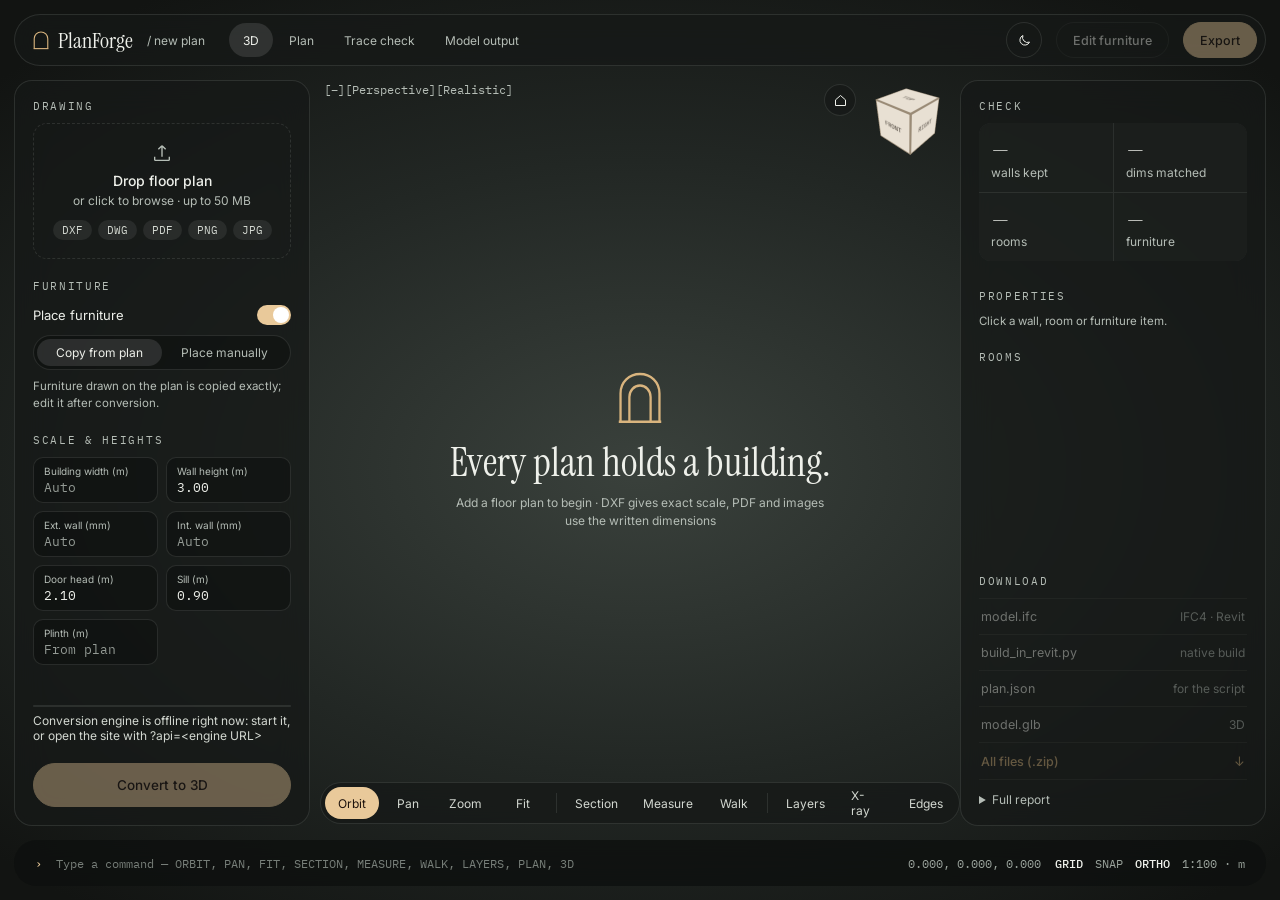
==== app/static/app.html @ 5a3c2908 "New frontend: material-scape landing + workspace (Kota night / Sandstone day), AutoCAD-style viewpor" ====
<!doctype html>
<html lang="en" data-theme="night">
<head>
<meta charset="utf-8">
<meta name="viewport" content="width=device-width, initial-scale=1">
<title>PlanForge — workspace</title>
<meta name="description" content="Convert a 2D floor plan into a 3D model for Revit.">
<script>try{var t=localStorage.getItem("pf-theme");if(t==="day"||t==="night")document.documentElement.dataset.theme=t}catch(e){}</script>
<link rel="preconnect" href="https://fonts.googleapis.com">
<link rel="preconnect" href="https://fonts.gstatic.com" crossorigin>
<link href="https://fonts.googleapis.com/css2?family=Instrument+Serif:ital@0;1&family=Inter:wght@400;500;600&family=IBM+Plex+Mono:wght@400;500&display=swap" rel="stylesheet">
<link rel="icon" href="favicon.svg" type="image/svg+xml">
<link rel="stylesheet" href="app.css">
<script type="importmap">{"imports":{"three":"./vendor/three.module.js","three/addons/":"./vendor/addons/"}}</script>
</head>
<body>
<div id="app" class="mode-view">

  <!-- ===== the scape: the 3D view fills the screen ===== -->
  <main class="view" id="view">
    <canvas id="c3d"></canvas>
    <img id="traceImg" class="trace hidden" alt="Trace check: what was read, drawn over the plan">
    <span class="vp-label" aria-hidden="true">[–][Perspective][Realistic]</span>
    <canvas id="cube" width="168" height="168" title="View cube: click a face"></canvas>
    <button class="home" id="btnHome" title="Home view" aria-label="Home view">
      <svg width="15" height="15" viewBox="0 0 24 24" fill="none" stroke="currentColor" stroke-width="1.6" aria-hidden="true"><path d="M4 11l8-7 8 7v9H4z"/></svg>
    </button>
    <div class="empty" id="empty">
      <svg class="emark" viewBox="0 0 26 30" fill="none" aria-hidden="true"><path d="M2 29V13C2 6.5 7 2 13 2s11 4.5 11 11v16"/><path d="M7 29V15c0-3.6 2.7-6.5 6-6.5s6 2.9 6 6.5v14"/><path d="M1 29h24"/></svg>
      <b>Every plan holds a building.</b>
      <span class="muted">Add a floor plan to begin · DXF gives exact scale, PDF and images use the written dimensions</span>
    </div>
    <div class="section-ui hidden" id="sectionUi"><small>Cut height</small><input type="range" id="cutH" min="0.1" max="3.2" step="0.05" value="1.2" aria-label="Cut height"><b id="cutV">1.20 m</b></div>
    <div class="measure-out hidden" id="measOut"></div>
    <div class="tip" id="tip"></div>
    <div class="tb glass view-only" id="tbView">
      <i data-tool="orbit" class="on" title="Orbit (O)">Orbit</i><i data-tool="pan" title="Pan (P)">Pan</i><i data-tool="zoom" title="Zoom (Z)">Zoom</i><i data-act="fit" title="Fit (F)">Fit</i>
      <span class="sepv"></span>
      <i data-tog="section" title="Section cut">Section</i><i data-tool="measure" title="Measure (M)">Measure</i><i data-tool="walk" title="Walk (W)">Walk</i>
      <span class="sepv"></span>
      <i data-act="layers" title="Layers">Layers</i><i data-tog="xray" title="X-ray">X-ray</i><i data-tog="edges" title="Edges">Edges</i>
    </div>
    <div class="tb glass edit-only" id="tbEdit">
      <i data-etool="select" class="on">Select</i><i data-etool="move">Move</i><i data-etool="rotate">Rotate</i>
      <span class="sepv"></span>
      <i data-etog="snap" class="on">Snap</i><i data-act="undo">Undo</i><i data-act="redo">Redo</i>
    </div>
    <div class="pop glass hidden" id="layersPop"></div>
    <div class="pop ctx glass hidden" id="ctx"><span data-c="rot">Rotate 90°</span><span data-c="dup">Duplicate</span><span data-c="wall">Back to wall</span><span data-c="del" class="danger">Delete</span></div>
  </main>

  <!-- ===== top bar ===== -->
  <header class="top glass">
    <a class="logo" href="index.html">
      <svg width="16" height="20" viewBox="0 0 26 30" fill="none" aria-hidden="true"><path d="M2 29V13C2 6.5 7 2 13 2s11 4.5 11 11v16"/><path d="M1 29h24"/></svg>
      <span>PlanForge</span>
    </a>
    <span class="crumb" id="crumb">/ new plan</span>
    <nav class="tabs" id="tabs" aria-label="Views"><span class="on" data-t="3d">3D</span><span data-t="plan">Plan</span><span data-t="trace" class="view-only">Trace check</span><span data-t="raw" class="view-only">Model output</span></nav>
    <div class="sp"></div>
    <span class="hint view-only" id="saveState"></span>
    <button class="btn icon" id="btnTheme" type="button" aria-label="Switch day / night" title="Day / night">
      <svg class="i-night" width="15" height="15" viewBox="0 0 24 24" fill="none" stroke="currentColor" stroke-width="1.6" aria-hidden="true"><path d="M20 14.5A8 8 0 0 1 9.5 4a8 8 0 1 0 10.5 10.5z"/></svg>
      <svg class="i-day" width="15" height="15" viewBox="0 0 24 24" fill="none" stroke="currentColor" stroke-width="1.6" aria-hidden="true"><circle cx="12" cy="12" r="4"/><path d="M12 2v2M12 20v2M2 12h2M20 12h2M4.9 4.9l1.4 1.4M17.7 17.7l1.4 1.4M4.9 19.1l1.4-1.4M17.7 6.3l1.4-1.4"/></svg>
    </button>
    <button class="btn view-only" id="btnEdit" disabled>Edit furniture</button>
    <a class="btn pri view-only disabled" id="btnExport">Export</a>
    <button class="btn edit-only" id="btnCancel">Cancel</button>
    <button class="btn pri edit-only" id="btnApply">Apply &amp; re-export</button>
  </header>

  <!-- ===== left card: drawing & options (view) / furniture library (edit) ===== -->
  <aside class="side left glass">
    <section class="view-only">
      <h4>Drawing</h4>
      <label class="drop" id="drop">
        <input type="file" id="file" accept=".dxf,.dwg,.pdf,.png,.jpg,.jpeg,.webp,.tif,.tiff,.bmp" hidden>
        <svg width="22" height="22" viewBox="0 0 24 24" fill="none" stroke="currentColor" stroke-width="1.5" aria-hidden="true"><path d="M12 16V4m0 0-4 4m4-4 4 4M4 16v3a1 1 0 0 0 1 1h14a1 1 0 0 0 1-1v-3"/></svg>
        <b>Drop floor plan</b><span class="muted">or click to browse · up to 50 MB</span>
        <div class="chips"><span class="chip">DXF</span><span class="chip" title="Save as DXF first">DWG</span><span class="chip">PDF</span><span class="chip">PNG</span><span class="chip">JPG</span></div>
      </label>
      <div class="file hidden" id="fileCard"><div class="ft" id="fileExt">PDF</div><div class="grow"><b id="fileName"></b><div class="muted" id="fileMeta"></div></div><span class="ok" id="fileOk">✓</span></div>
    </section>
    <section class="view-only">
      <h4>Furniture</h4>
      <div class="row"><span>Place furniture</span><button class="tog on" id="togFurn" role="switch" aria-checked="true" aria-label="Place furniture"></button></div>
      <div class="seg" id="furnMode"><span class="on" data-v="copy">Copy from plan</span><span data-v="manual">Place manually</span></div>
      <p class="muted small" id="furnHelp">Furniture drawn on the plan is copied exactly; edit it after conversion.</p>
    </section>
    <section class="view-only">
      <h4>Scale &amp; heights</h4>
      <div class="inp">
        <label class="f"><small>Building width (m)</small><input id="o_bw" placeholder="Auto"></label>
        <label class="f"><small>Wall height (m)</small><input id="o_wh" value="3.00"></label>
        <label class="f"><small>Ext. wall (mm)</small><input id="o_ew" placeholder="Auto"></label>
        <label class="f"><small>Int. wall (mm)</small><input id="o_iw" placeholder="Auto"></label>
        <label class="f"><small>Door head (m)</small><input id="o_dh" value="2.10"></label>
        <label class="f"><small>Sill (m)</small><input id="o_ws" value="0.90"></label>
        <label class="f" title="Floor level above the ground. Leave empty to read it from the plan (level mark or counted steps)."><small>Plinth (m)</small><input id="o_pl" placeholder="From plan"></label>
        <label class="f dxf-only hidden"><small>DXF units</small><select id="o_units"><option value="">From file</option><option value="4">mm</option><option value="5">cm</option><option value="6">m</option><option value="1">inch</option><option value="2">feet</option></select></label>
      </div>
    </section>
    <div class="sp view-only"></div>
    <div class="progress view-only hidden" id="prog"><div class="bar"><i id="progBar"></i></div><span id="progMsg"></span></div>
    <button class="btn pri big view-only" id="btnConvert" disabled>Convert to 3D</button>
    <section class="edit-only">
      <h4>Add furniture</h4>
      <div class="lib" id="lib"></div>
      <p class="muted small">Click an item, then click in the plan to place it.</p>
    </section>
    <section class="edit-only grow-sec">
      <h4>Placed (<span id="placedN">0</span>)</h4>
      <div class="list" id="placed"></div>
    </section>
  </aside>

  <!-- ===== right card: check / properties / downloads ===== -->
  <aside class="side right glass">
    <section>
      <h4>Check</h4>
      <div class="stat">
        <div class="st"><b id="s_cov">—</b><span class="muted">walls kept</span></div>
        <div class="st"><b id="s_dim">—</b><span class="muted">dims matched</span></div>
        <div class="st"><b id="s_rooms">—</b><span class="muted">rooms</span></div>
        <div class="st"><b id="s_furn">—</b><span class="muted">furniture</span></div>
      </div>
      <p class="muted small" id="s_scale"></p>
    </section>
    <section>
      <h4 id="selTitle">Properties</h4>
      <div id="props"><p class="muted small">Click a wall, room or furniture item.</p></div>
    </section>
    <section class="view-only grow-sec">
      <h4>Rooms</h4>
      <div class="list" id="roomList"></div>
    </section>
    <section class="view-only">
      <h4>Download</h4>
      <div id="dls" class="dls">
        <a class="dl disabled" data-f="model.ifc"><b>model.ifc</b><span class="muted">IFC4 · Revit</span></a>
        <a class="dl disabled" data-f="build_in_revit.py"><b>build_in_revit.py</b><span class="muted">native build</span></a>
        <a class="dl disabled" data-f="plan.json"><b>plan.json</b><span class="muted">for the script</span></a>
        <a class="dl disabled" data-f="model.glb"><b>model.glb</b><span class="muted">3D</span></a>
        <a class="dl disabled all" data-f="floorplan_3d.zip"><b>All files (.zip)</b><span aria-hidden="true">↓</span></a>
      </div>
      <details class="report"><summary>Full report</summary><pre id="report"></pre></details>
    </section>
  </aside>

  <!-- ===== command line + status bar ===== -->
  <footer class="cmdbar glass">
    <span class="prompt" aria-hidden="true">›</span>
    <input id="cmd" placeholder="Type a command — ORBIT, PAN, FIT, SECTION, MEASURE, WALK, LAYERS, PLAN, 3D" aria-label="Command line" autocomplete="off" spellcheck="false">
    <span class="cmd-out" id="cmdOut" aria-live="polite"></span>
    <span class="coords" id="coords">0.000, 0.000, 0.000</span>
    <span class="flags"><b>GRID</b><span>SNAP</span><b>ORTHO</b><span>1:100 · m</span></span>
  </footer>
</div>
<div class="toast hidden" id="toast" role="status"></div>
<script src="config.js"></script>
<script src="theme.js"></script>
<script type="module" src="app.js"></script>
</body>
</html>
---- app/static/app.css ----
/* PlanForge workspace — "scape" layout: the 3D view fills the screen, panels float over it as glass.
   Two material themes: night = Kota stone with brass, day = sandstone with ochre. */
:root, [data-theme="night"] {
  --scape-in: #3a413c; --scape-mid: #222724; --scape-out: #121412;
  --glass: rgba(22, 25, 23, 0.74); --glass-line: rgba(236, 239, 232, 0.11); --field: rgba(0, 0, 0, 0.26);
  --tx: #eef0ea; --mut: #b5bdb6; --mut2: #d3d8d1; --line: rgba(236, 239, 232, 0.10);
  --acc: #d9b47e; --acc-strong: #e9c99a; --on-acc: #1e130d; --chip: rgba(236, 239, 232, 0.08);
  --ok: #9cc79a; --bad: #e59a8a; --sel: rgba(236, 239, 232, 0.12);
  --cmd-bg: rgba(14, 16, 15, 0.82); --cmd-tx: #eef0ea; --cmd-mut: #9aa39c;
}
[data-theme="day"] {
  --scape-in: #efddbc; --scape-mid: #d5b98d; --scape-out: #b8996c;
  --glass: rgba(250, 243, 230, 0.78); --glass-line: rgba(58, 41, 24, 0.13); --field: rgba(255, 255, 255, 0.62);
  --tx: #2a1d12; --mut: #5e4430; --mut2: #4a3524; --line: rgba(58, 41, 24, 0.12);
  --acc: #8a5a1f; --acc-strong: #8a5a1f; --on-acc: #ffffff; --chip: rgba(58, 41, 24, 0.07);
  --ok: #3f6b3c; --bad: #9a3b2a; --sel: rgba(58, 41, 24, 0.09);
  --cmd-bg: rgba(42, 29, 18, 0.88); --cmd-tx: #f6ebd8; --cmd-mut: #cdbba2;
}

* { box-sizing: border-box; margin: 0; padding: 0; }
html, body { height: 100%; }
body {
  font-family: Inter, ui-sans-serif, system-ui, -apple-system, "Segoe UI", sans-serif;
  font-size: 13px; color: var(--tx); background: var(--scape-out); overflow: hidden;
  -webkit-font-smoothing: antialiased;
}
button, input, select { font: inherit; color: inherit; }
a { color: var(--acc); }
.hidden { display: none !important; }
.mode-view .edit-only, .mode-edit .view-only { display: none !important; }
.muted { color: var(--mut); font-size: 12px; }
.small { font-size: 11.5px; line-height: 1.5; margin-top: 8px; }
.ok { color: var(--ok); } .danger { color: var(--bad); }
.sp { flex: 1; } .grow { flex: 1; min-width: 0; }

#app { position: relative; height: 100vh; }
.glass {
  background: var(--glass); border: 1px solid var(--glass-line);
  -webkit-backdrop-filter: blur(16px) saturate(1.1); backdrop-filter: blur(16px) saturate(1.1);
}

/* ---------- scape / viewer ---------- */
.view {
  position: fixed; inset: 0; overflow: hidden;
  background: radial-gradient(ellipse 70% 62% at 50% 52%, var(--scape-in) 0%, var(--scape-mid) 55%, var(--scape-out) 100%);
  transition: background .6s ease;
}
#c3d { position: absolute; inset: 0; width: 100%; height: 100%; display: block; outline: none; }
.vp-label {
  position: absolute; left: 324px; top: 82px; font-family: "IBM Plex Mono", monospace; font-size: 11.5px;
  color: var(--mut); pointer-events: none;
}
.trace {
  position: absolute; top: 108px; left: 324px; right: 334px; bottom: 132px;
  width: calc(100% - 658px); height: calc(100% - 240px); object-fit: contain; background: #fffdf8; border-radius: 10px;
}
#cube { position: absolute; right: 330px; top: 76px; width: 84px; height: 84px; cursor: pointer; }
.home {
  position: absolute; right: 424px; top: 84px; width: 32px; height: 32px; border-radius: 50%;
  display: grid; place-items: center; cursor: pointer; color: var(--tx);
  background: var(--glass); border: 1px solid var(--glass-line);
}
.empty {
  position: absolute; inset: 0; display: flex; flex-direction: column; align-items: center; justify-content: center;
  gap: 10px; pointer-events: none; text-align: center; padding: 0 340px;
}
.empty .emark { width: 46px; height: 54px; stroke: var(--acc); stroke-width: 1.3; margin-bottom: 6px; }
.empty b { font-family: "Instrument Serif", serif; font-weight: 400; font-size: 40px; line-height: 1.1; }
.empty .muted { max-width: 380px; line-height: 1.5; }
.section-ui {
  position: absolute; left: 324px; bottom: 136px; display: flex; align-items: center; gap: 10px;
  padding: 8px 14px; border-radius: 40px; background: var(--glass); border: 1px solid var(--glass-line);
}
.section-ui small { color: var(--mut); }
.section-ui input { accent-color: var(--acc); width: 130px; }
.measure-out {
  position: absolute; left: 50%; top: 84px; transform: translateX(-50%); padding: 7px 16px; border-radius: 40px;
  background: var(--acc-strong); color: var(--on-acc); font-family: "IBM Plex Mono", monospace; font-weight: 500;
}
.tip {
  position: absolute; pointer-events: none; padding: 4px 9px; border-radius: 6px; background: rgba(0, 0, 0, .78);
  color: #fff; font-size: 11.5px; display: none; white-space: nowrap;
}

/* floating tool strip */
.tb {
  position: absolute; left: 50%; bottom: 76px; transform: translateX(-50%); display: flex; gap: 2px; padding: 4px;
  border-radius: 40px; z-index: 3;
}
.tb i {
  min-width: 54px; height: 32px; padding: 0 12px; border-radius: 40px; display: grid; place-items: center;
  font-style: normal; font-size: 12px; color: var(--mut2); cursor: pointer; user-select: none;
  transition: background .2s ease, color .2s ease;
}
.tb i:hover { background: var(--sel); color: var(--tx); }
.tb i.on { background: var(--acc-strong); color: var(--on-acc); }
.tb i.lit { background: var(--sel); color: var(--tx); box-shadow: inset 0 0 0 1px var(--acc); }
.sepv { width: 1px; background: var(--line); margin: 6px 4px; }
.pop { position: absolute; padding: 8px; border-radius: 14px; z-index: 5; }
#layersPop { bottom: 122px; left: 50%; transform: translateX(40px); min-width: 180px; display: flex; flex-direction: column; gap: 2px; }
#layersPop label { display: flex; gap: 8px; align-items: center; padding: 6px 8px; border-radius: 8px; cursor: pointer; }
#layersPop label:hover { background: var(--sel); }
#layersPop input { accent-color: var(--acc); }
.ctx { display: flex; gap: 4px; padding: 6px; }
.ctx span { padding: 6px 12px; border-radius: 40px; font-size: 12px; background: var(--chip); cursor: pointer; }
.ctx span:hover { background: var(--sel); }

/* ---------- top bar ---------- */
.top {
  position: absolute; top: 14px; left: 14px; right: 14px; height: 52px; z-index: 4;
  display: flex; align-items: center; gap: 14px; padding: 0 8px 0 18px; border-radius: 40px;
}
.logo { display: flex; align-items: center; gap: 9px; text-decoration: none; color: var(--tx); }
.logo svg { stroke: var(--acc); stroke-width: 1.8; }
.logo span { font-family: "Instrument Serif", serif; font-size: 22px; }
.crumb { color: var(--mut); font-size: 12px; max-width: 260px; overflow: hidden; text-overflow: ellipsis; white-space: nowrap; }
.tabs { display: flex; gap: 2px; margin-left: 10px; }
.tabs span {
  height: 34px; padding: 0 14px; border-radius: 40px; display: grid; place-items: center; font-size: 12px;
  color: var(--mut); cursor: pointer; transition: background .2s ease, color .2s ease;
}
.tabs span:hover { color: var(--tx); }
.tabs .on { background: var(--sel); color: var(--tx); }
.hint { color: var(--mut); font-size: 12px; }
.btn {
  height: 36px; padding: 0 16px; border-radius: 40px; border: 1px solid var(--glass-line); background: transparent;
  font-size: 12.5px; font-weight: 500; cursor: pointer; text-decoration: none; display: inline-flex; align-items: center;
  gap: 6px; white-space: nowrap; color: var(--tx); transition: background .2s ease, border-color .2s ease;
}
.btn:hover { background: var(--sel); }
.btn:disabled, .btn.disabled { opacity: .4; pointer-events: none; }
.btn.icon { width: 36px; padding: 0; justify-content: center; }
.pri { background: var(--acc-strong); border-color: var(--acc-strong); color: var(--on-acc); }
.pri:hover { background: var(--acc-strong); filter: brightness(1.06); }
.big { height: 44px; width: 100%; justify-content: center; font-size: 13.5px; }
[data-theme="night"] .i-day, [data-theme="day"] .i-night { display: none; }

/* ---------- side cards ---------- */
.side {
  position: absolute; top: 80px; bottom: 74px; width: 296px; z-index: 3; border-radius: 18px;
  padding: 18px; display: flex; flex-direction: column; gap: 20px; overflow-y: auto; min-height: 0;
  scrollbar-width: thin; scrollbar-color: var(--line) transparent;
}
.left { left: 14px; }
.right { right: 14px; width: 306px; }
.grow-sec { flex: 1; min-height: 110px; display: flex; flex-direction: column; }
h4 {
  font-family: "IBM Plex Mono", monospace; font-size: 10.5px; letter-spacing: .16em; text-transform: uppercase;
  color: var(--mut); font-weight: 400; margin-bottom: 10px;
}
.drop {
  display: flex; flex-direction: column; align-items: center; border: 1px dashed var(--glass-line); border-radius: 14px;
  padding: 18px; text-align: center; cursor: pointer; color: var(--mut); transition: border-color .2s ease, background .2s ease;
}
.drop:hover, .drop.over { border-color: var(--acc); background: var(--chip); color: var(--acc); }
.drop b { display: block; font-size: 14px; font-weight: 500; margin: 8px 0 4px; color: var(--tx); }
.chips { display: flex; gap: 6px; justify-content: center; margin-top: 12px; flex-wrap: wrap; }
.chip {
  padding: 3px 9px; border-radius: 40px; background: var(--chip); font-family: "IBM Plex Mono", monospace;
  font-size: 10.5px; color: var(--mut2);
}
.file { display: flex; align-items: center; gap: 10px; padding: 10px; border-radius: 12px; background: var(--chip); margin-top: 10px; }
.file b { display: block; font-weight: 500; overflow: hidden; text-overflow: ellipsis; white-space: nowrap; }
.ft {
  width: 34px; height: 38px; border-radius: 6px; border: 1px solid var(--glass-line); color: var(--mut2);
  font-family: "IBM Plex Mono", monospace; font-size: 10px; display: grid; place-items: center; flex: none;
}
.row { display: flex; align-items: center; justify-content: space-between; padding: 2px 0 10px; }
.tog { width: 34px; height: 20px; border-radius: 40px; background: var(--line); position: relative; border: none; cursor: pointer; transition: background .2s ease; }
.tog:after { content: ""; position: absolute; left: 2px; top: 2px; width: 16px; height: 16px; border-radius: 50%; background: #fff; transition: left .2s ease; }
.tog.on { background: var(--acc-strong); } .tog.on:after { left: 16px; }
.seg { display: flex; background: var(--field); border: 1px solid var(--glass-line); border-radius: 40px; padding: 3px; }
.seg span { flex: 1; text-align: center; padding: 6px; border-radius: 40px; font-size: 12px; color: var(--mut); cursor: pointer; transition: background .2s ease; }
.seg .on { background: var(--sel); color: var(--tx); }
.seg.off { opacity: .35; pointer-events: none; }
.inp { display: grid; grid-template-columns: 1fr 1fr; gap: 8px; }
.f { background: var(--field); border: 1px solid var(--glass-line); border-radius: 10px; padding: 7px 10px; display: block; }
.f:focus-within { border-color: var(--acc); }
.f small { display: block; color: var(--mut); font-size: 10px; }
.f input, .f select {
  background: none; border: none; outline: none; width: 100%; padding-top: 2px;
  font-family: "IBM Plex Mono", monospace; font-size: 12.5px; color: var(--tx);
}
.f input::placeholder { color: var(--mut); opacity: .8; }
.f select option { background: var(--scape-mid); }
.progress { display: flex; flex-direction: column; gap: 6px; }
.bar { height: 2px; background: var(--line); border-radius: 2px; overflow: hidden; }
.bar i { display: block; height: 100%; width: 0; background: var(--acc); transition: width .6s ease; }
#progMsg { color: var(--mut2); font-size: 12px; }

.stat { display: grid; grid-template-columns: 1fr 1fr; gap: 1px; background: var(--line); border-radius: 12px; overflow: hidden; }
.st { background: var(--glass); padding: 12px; }
.st b { font-family: "Instrument Serif", serif; font-weight: 400; font-size: 26px; display: block; line-height: 1.1; }
.prop { display: flex; justify-content: space-between; align-items: center; gap: 10px; padding: 7px 0; border-bottom: 1px solid var(--line); }
.prop > span:first-child { color: var(--mut); }
.prop input, .prop select {
  width: 110px; text-align: right; background: var(--field); border: 1px solid var(--glass-line); border-radius: 8px;
  padding: 4px 8px; outline: none; font-family: "IBM Plex Mono", monospace; font-size: 12px;
}
.prop input:focus { border-color: var(--acc); }
.list { overflow-y: auto; flex: 1; min-height: 0; }
.list .prop { cursor: pointer; padding: 7px 8px; border-radius: 8px; border-bottom: none; transition: background .2s ease; }
.list .prop:hover, .list .prop.sel { background: var(--sel); }
.dls { display: flex; flex-direction: column; }
.dl {
  display: flex; align-items: center; justify-content: space-between; padding: 10px 2px; border-top: 1px solid var(--line);
  text-decoration: none; color: var(--tx); cursor: pointer; transition: color .2s ease;
}
.dl:hover { color: var(--acc); }
.dl b { font-weight: 400; font-size: 12.5px; }
.dl.all { color: var(--acc); border-bottom: 1px solid var(--line); }
.dl.all b { font-weight: 500; }
.dl.disabled { opacity: .4; pointer-events: none; }
.report summary { cursor: pointer; color: var(--mut); margin-top: 12px; font-size: 12px; }
.report pre {
  white-space: pre-wrap; font-family: "IBM Plex Mono", monospace; font-size: 10.5px; color: var(--mut2);
  max-height: 240px; overflow: auto; margin-top: 6px; background: var(--field); padding: 10px; border-radius: 10px;
}
.lib { display: grid; grid-template-columns: repeat(3, 1fr); gap: 6px; }
.lib div {
  background: var(--field); border: 1px solid var(--glass-line); border-radius: 10px; padding: 12px 4px; text-align: center;
  font-size: 11px; cursor: pointer; text-transform: capitalize; transition: border-color .2s ease;
}
.lib div:hover { border-color: var(--mut); } .lib div.on { border-color: var(--acc); color: var(--acc); }

/* ---------- command line + status ---------- */
.cmdbar {
  position: absolute; left: 14px; right: 14px; bottom: 14px; height: 46px; z-index: 4; border-radius: 40px;
  display: flex; align-items: center; gap: 14px; padding: 0 20px; background: var(--cmd-bg); border-color: transparent;
  font-family: "IBM Plex Mono", monospace; font-size: 12px; color: var(--cmd-mut);
}
.cmdbar .prompt { color: var(--acc-strong); }
[data-theme="day"] .cmdbar .prompt { color: #e9c99a; }
.cmdbar input {
  flex: 1; min-width: 160px; height: 30px; border: 0; outline: 0; background: transparent; color: var(--cmd-tx);
  font-family: "IBM Plex Mono", monospace; font-size: 12px;
}
.cmdbar input::placeholder { color: var(--cmd-mut); opacity: .75; }
.cmd-out { max-width: 340px; overflow: hidden; text-overflow: ellipsis; white-space: nowrap; }
.coords { min-width: 170px; text-align: right; }
.flags { display: flex; gap: 12px; }
.flags b { font-weight: 500; color: var(--cmd-tx); }

.toast {
  position: fixed; left: 50%; bottom: 74px; transform: translateX(-50%); padding: 10px 18px; border-radius: 40px;
  background: var(--cmd-bg); color: var(--cmd-tx); z-index: 20; font-size: 12.5px;
}
.toast.err { box-shadow: inset 0 0 0 1px var(--bad); }

/* ---------- smaller screens: panels stack under the scape ---------- */
@media (max-width: 1180px) {
  .side { width: 262px; } .right { width: 272px; }
  .vp-label, .section-ui { left: 290px; }
  #cube { right: 296px; } .home { right: 390px; }
  .trace { left: 290px; right: 300px; width: calc(100% - 590px); }
  .empty { padding: 0 300px; }
  .flags { display: none; }
}
@media (max-width: 860px) {
  body { overflow: auto; }
  #app { height: auto; display: flex; flex-direction: column; gap: 12px; padding: 12px; }
  .view { position: relative; height: 64vh; min-height: 420px; border-radius: 18px; order: 2; }
  .top { position: relative; inset: auto; height: auto; min-height: 52px; flex-wrap: wrap; padding: 8px 12px; border-radius: 22px; order: 1; }
  .tabs { margin-left: 0; order: 5; width: 100%; overflow-x: auto; }
  .side { position: relative; inset: auto; width: auto; border-radius: 18px; overflow: visible; }
  .left { order: 3; } .right { order: 4; }
  .cmdbar { position: relative; inset: auto; order: 5; border-radius: 22px; height: auto; min-height: 46px; flex-wrap: wrap; padding: 8px 16px; }
  .cmd-out, .coords { display: none; }
  .vp-label { left: 14px; top: 14px; } .section-ui { left: 14px; bottom: 70px; }
  #cube { right: 10px; top: 8px; } .home { right: 100px; top: 16px; }
  .tb { bottom: 14px; max-width: calc(100% - 20px); overflow-x: auto; }
  .tb i { min-width: 46px; padding: 0 8px; }
  .trace { inset: 56px 10px 60px; width: calc(100% - 20px); height: calc(100% - 116px); }
  .empty { padding: 0 24px; } .empty b { font-size: 30px; }
  #layersPop { bottom: 60px; left: 12px; transform: none; }
  .toast { bottom: 20px; }
}
@media (prefers-reduced-motion: reduce) { * { transition: none !important; } }
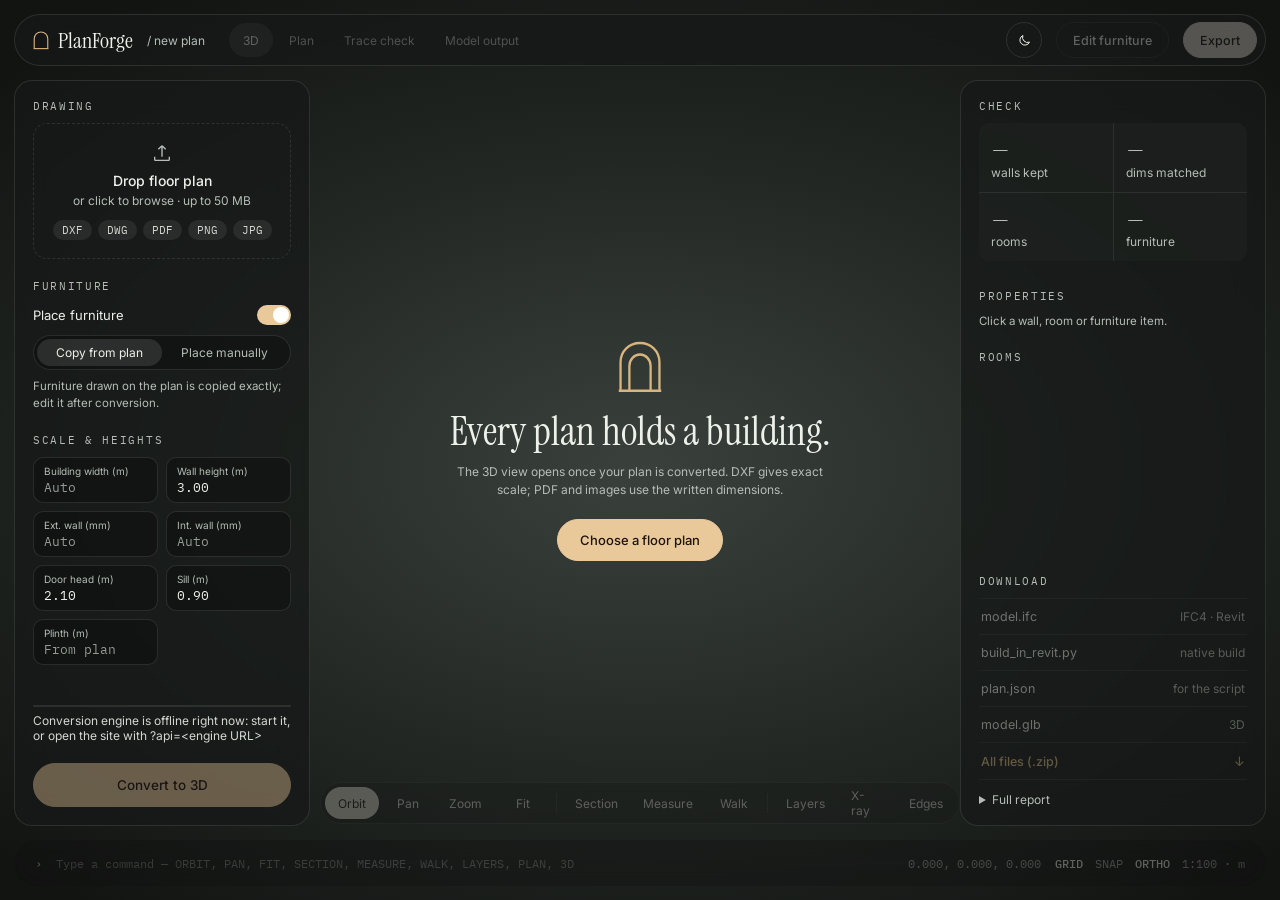
==== commit c02c293d: "Separate conversion page with real-building slideshow; gate 3D viewer until a model loads Co-Authore" ====
--- a/app/static/app.html
+++ b/app/static/app.html
@@ -14,7 +14,7 @@
 <script type="importmap">{"imports":{"three":"./vendor/three.module.js","three/addons/":"./vendor/addons/"}}</script>
 </head>
 <body>
-<div id="app" class="mode-view">
+<div id="app" class="mode-view gate-empty">
 
   <!-- ===== the scape: the 3D view fills the screen ===== -->
   <main class="view" id="view">
@@ -28,7 +28,8 @@
     <div class="empty" id="empty">
       <svg class="emark" viewBox="0 0 26 30" fill="none" aria-hidden="true"><path d="M2 29V13C2 6.5 7 2 13 2s11 4.5 11 11v16"/><path d="M7 29V15c0-3.6 2.7-6.5 6-6.5s6 2.9 6 6.5v14"/><path d="M1 29h24"/></svg>
       <b>Every plan holds a building.</b>
-      <span class="muted">Add a floor plan to begin · DXF gives exact scale, PDF and images use the written dimensions</span>
+      <span class="muted">The 3D view opens once your plan is converted. DXF gives exact scale; PDF and images use the written dimensions.</span>
+      <button class="btn pri" id="btnPick" type="button">Choose a floor plan</button>
     </div>
     <div class="section-ui hidden" id="sectionUi"><small>Cut height</small><input type="range" id="cutH" min="0.1" max="3.2" step="0.05" value="1.2" aria-label="Cut height"><b id="cutV">1.20 m</b></div>
     <div class="measure-out hidden" id="measOut"></div>
@@ -150,7 +151,7 @@
   <!-- ===== command line + status bar ===== -->
   <footer class="cmdbar glass">
     <span class="prompt" aria-hidden="true">›</span>
-    <input id="cmd" placeholder="Type a command — ORBIT, PAN, FIT, SECTION, MEASURE, WALK, LAYERS, PLAN, 3D" aria-label="Command line" autocomplete="off" spellcheck="false">
+    <input id="cmd" placeholder="Type a command — ORBIT, PAN, FIT, SECTION, MEASURE, WALK, LAYERS, PLAN, 3D" aria-label="Command line" autocomplete="off" spellcheck="false" disabled>
     <span class="cmd-out" id="cmdOut" aria-live="polite"></span>
     <span class="coords" id="coords">0.000, 0.000, 0.000</span>
     <span class="flags"><b>GRID</b><span>SNAP</span><b>ORTHO</b><span>1:100 · m</span></span>
--- a/app/static/app.css
+++ b/app/static/app.css
@@ -276,3 +276,23 @@
   .toast { bottom: 20px; }
 }
 @media (prefers-reduced-motion: reduce) { * { transition: none !important; } }
+
+.stair-edit { margin-top: 12px; padding-top: 10px; border-top: 1px solid var(--line); display: grid; gap: 8px; }
+.stair-edit .seg { display: grid; grid-template-columns: repeat(4, 1fr); gap: 6px; }
+.stair-edit .seg .btn { justify-content: center; padding: 0 6px; }
+.stair-edit label { display: grid; gap: 4px; }
+.stair-edit input { width: 100%; }
+
+/* ================= gate: the 3D view exists only once a plan is converted ================= */
+.gate-empty #c3d, .gate-empty #cube, .gate-empty .home, .gate-empty .vp-label,
+.gate-empty .trace, .gate-empty .section-ui, .gate-empty .measure-out { display: none !important; }
+.gate-ready .empty { display: none; }
+/* tools that need a model stay in place but read as switched off */
+.gate-empty .tb, .gate-empty .tabs,
+.gate-empty .cmdbar, .gate-empty #btnEdit, .gate-empty #btnExport{
+  opacity: .34; filter: saturate(.2); pointer-events: none; user-select: none;
+}
+.gate-empty .tb i, .gate-empty .tabs span{ cursor: not-allowed; }
+.tb, .tabs, .cmdbar { transition: opacity .5s ease, filter .5s ease; }
+.empty .btn { pointer-events: auto; margin-top: 10px; height: 42px; padding: 0 22px; font-size: 13px; max-width: 360px; overflow: hidden; text-overflow: ellipsis; }
+.view.drag-over { box-shadow: inset 0 0 0 2px var(--acc); }
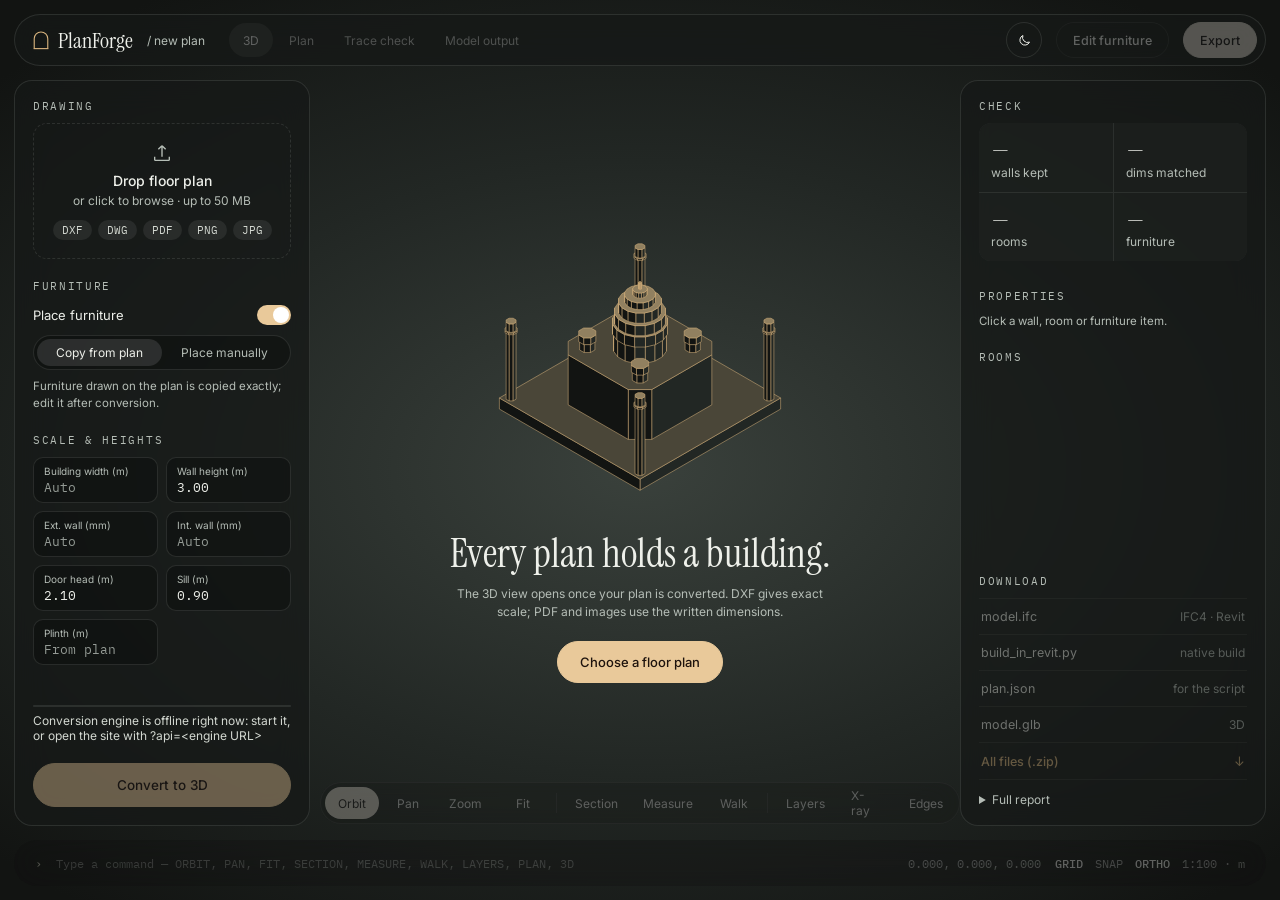
==== commit 5b0e077d: "Plan queue with notifications, server clean-up on download or move-on, plans and axonometrics of eac" ====
--- a/app/static/app.html
+++ b/app/static/app.html
@@ -26,7 +26,7 @@
       <svg width="15" height="15" viewBox="0 0 24 24" fill="none" stroke="currentColor" stroke-width="1.6" aria-hidden="true"><path d="M4 11l8-7 8 7v9H4z"/></svg>
     </button>
     <div class="empty" id="empty">
-      <svg class="emark" viewBox="0 0 26 30" fill="none" aria-hidden="true"><path d="M2 29V13C2 6.5 7 2 13 2s11 4.5 11 11v16"/><path d="M7 29V15c0-3.6 2.7-6.5 6-6.5s6 2.9 6 6.5v14"/><path d="M1 29h24"/></svg>
+      <div class="eart" id="eart" aria-hidden="true"></div>
       <b>Every plan holds a building.</b>
       <span class="muted">The 3D view opens once your plan is converted. DXF gives exact scale; PDF and images use the written dimensions.</span>
       <button class="btn pri" id="btnPick" type="button">Choose a floor plan</button>
@@ -81,6 +81,11 @@
         <div class="chips"><span class="chip">DXF</span><span class="chip" title="Save as DXF first">DWG</span><span class="chip">PDF</span><span class="chip">PNG</span><span class="chip">JPG</span></div>
       </label>
       <div class="file hidden" id="fileCard"><div class="ft" id="fileExt">PDF</div><div class="grow"><b id="fileName"></b><div class="muted" id="fileMeta"></div></div><span class="ok" id="fileOk">✓</span></div>
+    </section>
+    <section class="view-only hidden" id="plansSec">
+      <h4>Your plans</h4>
+      <ul class="plans" id="plans"></ul>
+      <p class="muted small">Plans keep converting if you leave. Files are removed from the server once you download the package or move on to another plan.</p>
     </section>
     <section class="view-only">
       <h4>Furniture</h4>
--- a/app/static/app.css
+++ b/app/static/app.css
@@ -64,7 +64,14 @@
   position: absolute; inset: 0; display: flex; flex-direction: column; align-items: center; justify-content: center;
   gap: 10px; pointer-events: none; text-align: center; padding: 0 340px;
 }
-.empty .emark { width: 46px; height: 54px; stroke: var(--acc); stroke-width: 1.3; margin-bottom: 6px; }
+.empty .eart { width: min(300px, 40vw); aspect-ratio: 1 / 1; margin-bottom: 4px; }
+.empty .eart svg { width: 100%; height: 100%; overflow: visible; }
+.eart .ax { stroke: var(--acc); stroke-width: .55; stroke-linejoin: round; fill: var(--scape-mid); opacity: 0; animation: eup .7s cubic-bezier(.2, .8, .2, 1) forwards; animation-delay: var(--d); }
+.eart .ax.t { fill: color-mix(in srgb, var(--acc) 22%, var(--scape-mid)); } .eart .ax.b { fill: var(--scape-out); }
+.eart .ax.g { fill: color-mix(in srgb, #9cc 22%, transparent); } .eart .ax.c.t { fill: color-mix(in srgb, var(--acc) 55%, var(--scape-in)); }
+.eart .ax.r { fill: color-mix(in srgb, var(--acc) 10%, transparent); }
+@keyframes eup { from { opacity: 0; transform: translateY(8px); } to { opacity: 1; transform: none; } }
+@media (prefers-reduced-motion: reduce) { .eart .ax { animation: none; opacity: 1; } }
 .empty b { font-family: "Instrument Serif", serif; font-weight: 400; font-size: 40px; line-height: 1.1; }
 .empty .muted { max-width: 380px; line-height: 1.5; }
 .section-ui {
@@ -296,3 +303,17 @@
 .tb, .tabs, .cmdbar { transition: opacity .5s ease, filter .5s ease; }
 .empty .btn { pointer-events: auto; margin-top: 10px; height: 42px; padding: 0 22px; font-size: 13px; max-width: 360px; overflow: hidden; text-overflow: ellipsis; }
 .view.drag-over { box-shadow: inset 0 0 0 2px var(--acc); }
+
+/* your plans: a drawing register */
+.plans { list-style: none; display: flex; flex-direction: column; border-top: 1px solid var(--line); }
+.pl { display: grid; grid-template-columns: 1fr auto auto auto; align-items: center; gap: 8px; padding: 9px 2px; border-bottom: 1px solid var(--line); }
+.pl-name { overflow: hidden; text-overflow: ellipsis; white-space: nowrap; }
+.pl-st { color: var(--mut); font-size: 11.5px; font-variant-numeric: tabular-nums; }
+.pl.done .pl-st { color: var(--ok); } .pl.error .pl-st { color: var(--bad); } .pl.cur .pl-st { color: var(--acc); }
+.pl.running .pl-name:before, .pl.queued .pl-name:before { content: ""; display: inline-block; width: 6px; height: 6px; border-radius: 50%; background: var(--acc); margin-right: 7px; vertical-align: 1px; animation: pulse 1.4s ease-in-out infinite; }
+@keyframes pulse { 50% { opacity: .25; } }
+.pl-go { background: none; border: 1px solid var(--glass-line); border-radius: 40px; padding: 3px 10px; font-size: 11.5px; cursor: pointer; color: var(--tx); }
+.pl-go:hover { border-color: var(--acc); color: var(--acc); }
+.pl-x { background: none; border: 0; color: var(--mut); font-size: 16px; line-height: 1; cursor: pointer; padding: 0 4px; }
+.pl-x:hover { color: var(--bad); }
+.toast-btn { margin-left: 10px; background: var(--acc-strong); color: var(--on-acc); border: 0; border-radius: 40px; padding: 4px 12px; font: inherit; font-weight: 500; cursor: pointer; }
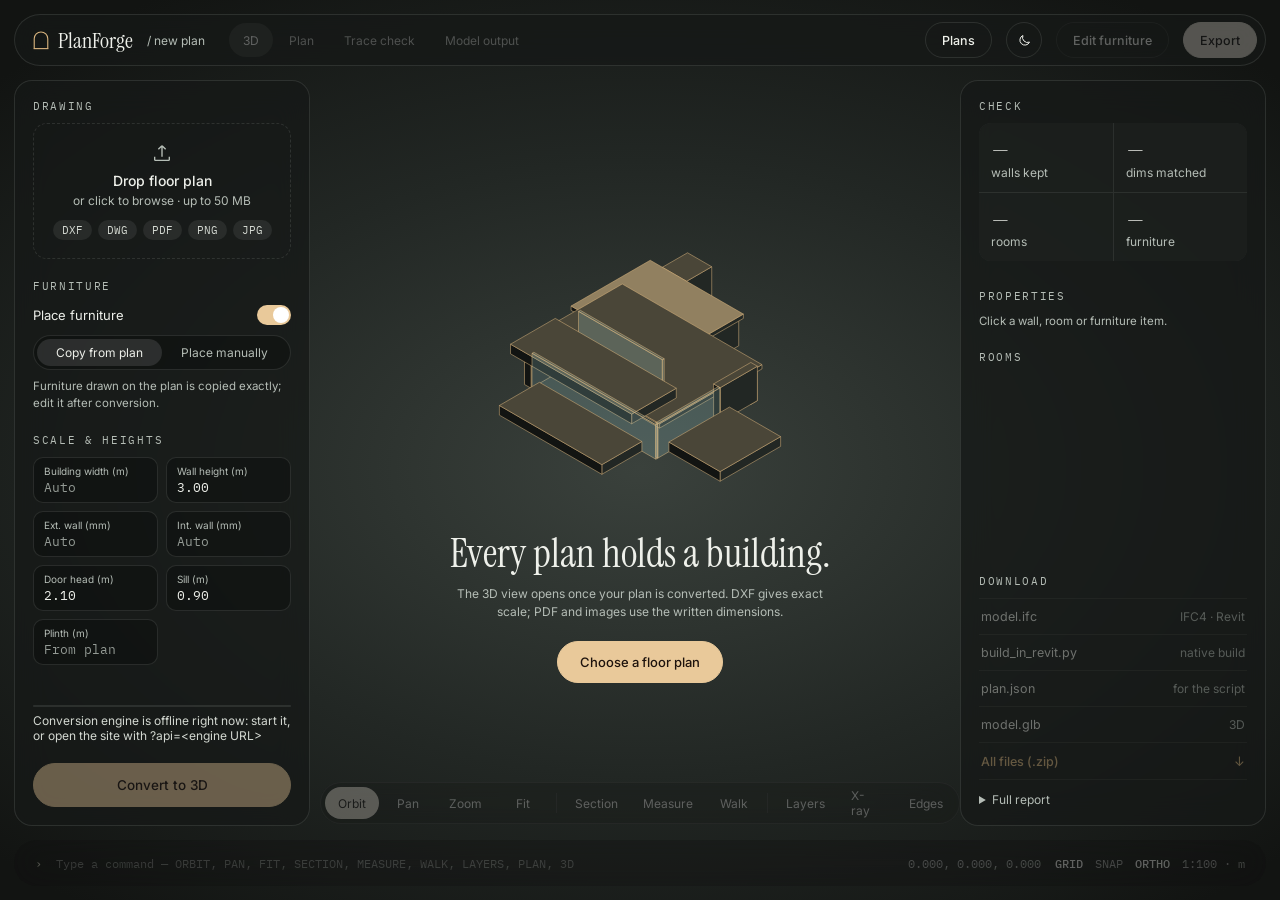
==== commit f7842bca: "Plans sidebar: queued, converting and finished plans; click a finished one to open it Co-Authored-By" ====
--- a/app/static/app.html
+++ b/app/static/app.html
@@ -60,6 +60,7 @@
     <nav class="tabs" id="tabs" aria-label="Views"><span class="on" data-t="3d">3D</span><span data-t="plan">Plan</span><span data-t="trace" class="view-only">Trace check</span><span data-t="raw" class="view-only">Model output</span></nav>
     <div class="sp"></div>
     <span class="hint view-only" id="saveState"></span>
+    <button class="btn queue-btn" id="btnQueue" type="button" aria-controls="queue" aria-expanded="false">Plans<span class="qbadge hidden" id="qBadge"></span></button>
     <button class="btn icon" id="btnTheme" type="button" aria-label="Switch day / night" title="Day / night">
       <svg class="i-night" width="15" height="15" viewBox="0 0 24 24" fill="none" stroke="currentColor" stroke-width="1.6" aria-hidden="true"><path d="M20 14.5A8 8 0 0 1 9.5 4a8 8 0 1 0 10.5 10.5z"/></svg>
       <svg class="i-day" width="15" height="15" viewBox="0 0 24 24" fill="none" stroke="currentColor" stroke-width="1.6" aria-hidden="true"><circle cx="12" cy="12" r="4"/><path d="M12 2v2M12 20v2M2 12h2M20 12h2M4.9 4.9l1.4 1.4M17.7 17.7l1.4 1.4M4.9 19.1l1.4-1.4M17.7 6.3l1.4-1.4"/></svg>
@@ -81,11 +82,6 @@
         <div class="chips"><span class="chip">DXF</span><span class="chip" title="Save as DXF first">DWG</span><span class="chip">PDF</span><span class="chip">PNG</span><span class="chip">JPG</span></div>
       </label>
       <div class="file hidden" id="fileCard"><div class="ft" id="fileExt">PDF</div><div class="grow"><b id="fileName"></b><div class="muted" id="fileMeta"></div></div><span class="ok" id="fileOk">✓</span></div>
-    </section>
-    <section class="view-only hidden" id="plansSec">
-      <h4>Your plans</h4>
-      <ul class="plans" id="plans"></ul>
-      <p class="muted small">Plans keep converting if you leave. Files are removed from the server once you download the package or move on to another plan.</p>
     </section>
     <section class="view-only">
       <h4>Furniture</h4>
@@ -162,6 +158,12 @@
     <span class="flags"><b>GRID</b><span>SNAP</span><b>ORTHO</b><span>1:100 · m</span></span>
   </footer>
 </div>
+<aside class="queue glass" id="queue" aria-label="Your plans" aria-hidden="true">
+  <div class="q-head"><h3>Your plans</h3><button class="q-close" id="qClose" type="button" aria-label="Close">×</button></div>
+  <ul class="plans" id="plans"></ul>
+  <p class="q-empty muted" id="qEmpty">No plans yet. Converted plans appear here, and you can leave while they work.</p>
+  <p class="muted small q-foot">Click a finished plan to open its 3D model. Files leave the server once you download the package or move on to another plan.</p>
+</aside>
 <div class="toast hidden" id="toast" role="status"></div>
 <script src="config.js"></script>
 <script src="theme.js"></script>
--- a/app/static/app.css
+++ b/app/static/app.css
@@ -304,16 +304,36 @@
 .empty .btn { pointer-events: auto; margin-top: 10px; height: 42px; padding: 0 22px; font-size: 13px; max-width: 360px; overflow: hidden; text-overflow: ellipsis; }
 .view.drag-over { box-shadow: inset 0 0 0 2px var(--acc); }
 
-/* your plans: a drawing register */
-.plans { list-style: none; display: flex; flex-direction: column; border-top: 1px solid var(--line); }
-.pl { display: grid; grid-template-columns: 1fr auto auto auto; align-items: center; gap: 8px; padding: 9px 2px; border-bottom: 1px solid var(--line); }
+/* your plans: a sidebar register of every plan sent to the engine */
+.queue-btn { position: relative; }
+.qbadge { min-width: 18px; height: 18px; padding: 0 5px; border-radius: 9px; background: var(--chip); color: var(--tx); font-size: 11px; display: inline-grid; place-items: center; font-variant-numeric: tabular-nums; }
+.qbadge.ready { background: var(--acc-strong); color: var(--on-acc); }
+.queue {
+  position: fixed; top: 80px; right: 14px; bottom: 74px; width: 340px; z-index: 6; border-radius: 18px; padding: 20px;
+  display: flex; flex-direction: column; gap: 14px; transform: translateX(calc(100% + 24px)); visibility: hidden;
+  background: color-mix(in srgb, var(--scape-out) 92%, var(--acc) 3%);
+  transition: transform .35s cubic-bezier(.2, .8, .2, 1), visibility 0s .35s; box-shadow: -18px 0 40px rgba(0, 0, 0, .25);
+}
+.queue.open { transform: none; visibility: visible; transition: transform .35s cubic-bezier(.2, .8, .2, 1); }
+.q-head { display: flex; align-items: center; justify-content: space-between; }
+.q-head h3 { font-family: "Instrument Serif", serif; font-weight: 400; font-size: 26px; }
+.q-close { background: none; border: 0; color: var(--mut); font-size: 22px; cursor: pointer; line-height: 1; }
+.q-close:hover { color: var(--tx); }
+.q-foot { margin-top: auto; }
+.plans { list-style: none; display: flex; flex-direction: column; border-top: 1px solid var(--line); overflow-y: auto; min-height: 0; }
+.pl { display: grid; grid-template-columns: 1fr auto 22px; align-items: center; gap: 4px 10px; padding: 12px 8px; border-bottom: 1px solid var(--line); border-radius: 8px; }
+.pl.can { cursor: pointer; transition: background .2s ease; }
+.pl.can:hover, .pl.can:focus-visible { background: var(--sel); outline: none; }
+.pl.can .pl-st:after { content: " · Open"; color: var(--acc); }
 .pl-name { overflow: hidden; text-overflow: ellipsis; white-space: nowrap; }
 .pl-st { color: var(--mut); font-size: 11.5px; font-variant-numeric: tabular-nums; }
 .pl.done .pl-st { color: var(--ok); } .pl.error .pl-st { color: var(--bad); } .pl.cur .pl-st { color: var(--acc); }
+.pl-bar { grid-column: 1 / -1; height: 2px; background: var(--line); border-radius: 2px; overflow: hidden; display: block; }
+.pl-bar i { display: block; height: 100%; background: var(--acc); transition: width .6s ease; }
+.pl-msg { grid-column: 1 / -1; color: var(--bad); font-size: 11px; }
 .pl.running .pl-name:before, .pl.queued .pl-name:before { content: ""; display: inline-block; width: 6px; height: 6px; border-radius: 50%; background: var(--acc); margin-right: 7px; vertical-align: 1px; animation: pulse 1.4s ease-in-out infinite; }
 @keyframes pulse { 50% { opacity: .25; } }
-.pl-go { background: none; border: 1px solid var(--glass-line); border-radius: 40px; padding: 3px 10px; font-size: 11.5px; cursor: pointer; color: var(--tx); }
-.pl-go:hover { border-color: var(--acc); color: var(--acc); }
 .pl-x { background: none; border: 0; color: var(--mut); font-size: 16px; line-height: 1; cursor: pointer; padding: 0 4px; }
 .pl-x:hover { color: var(--bad); }
+@media (max-width: 860px) { .queue { top: 12px; bottom: 12px; right: 12px; width: calc(100% - 24px); } }
 .toast-btn { margin-left: 10px; background: var(--acc-strong); color: var(--on-acc); border: 0; border-radius: 40px; padding: 4px 12px; font: inherit; font-weight: 500; cursor: pointer; }
